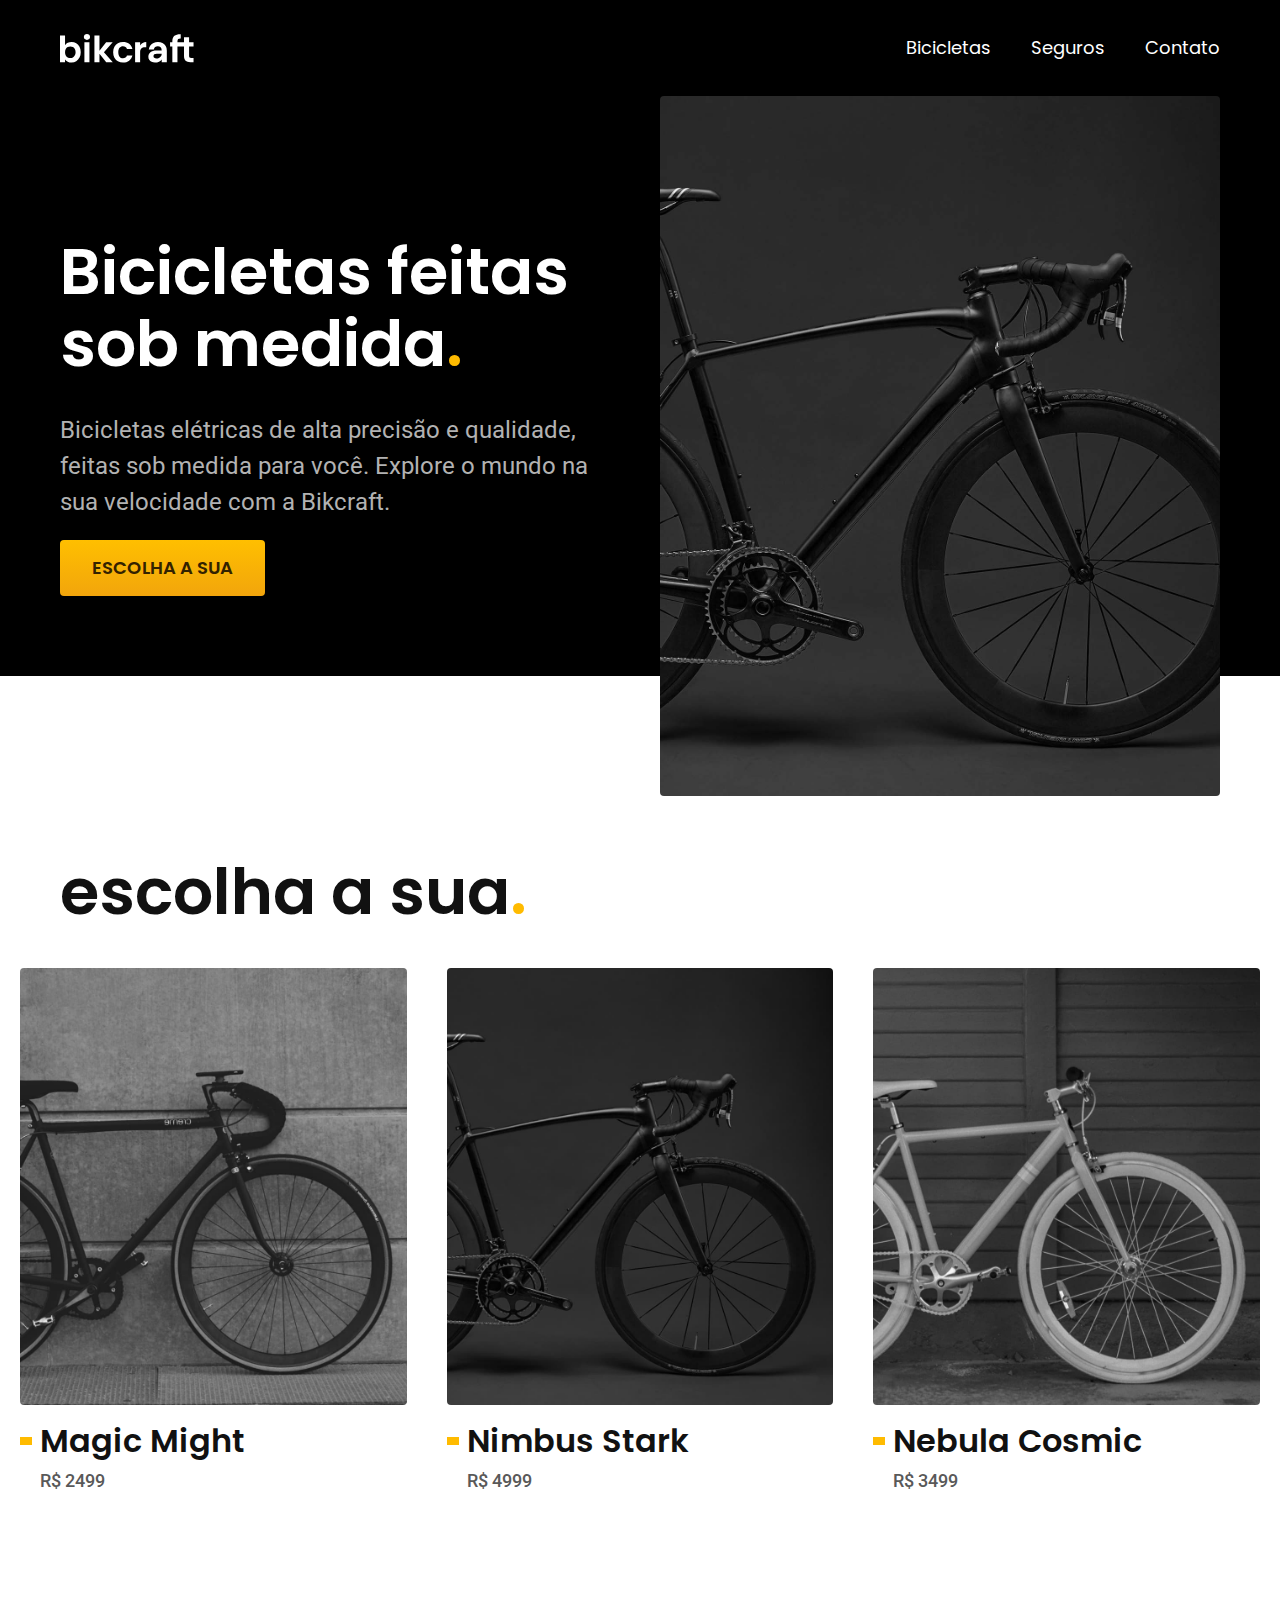
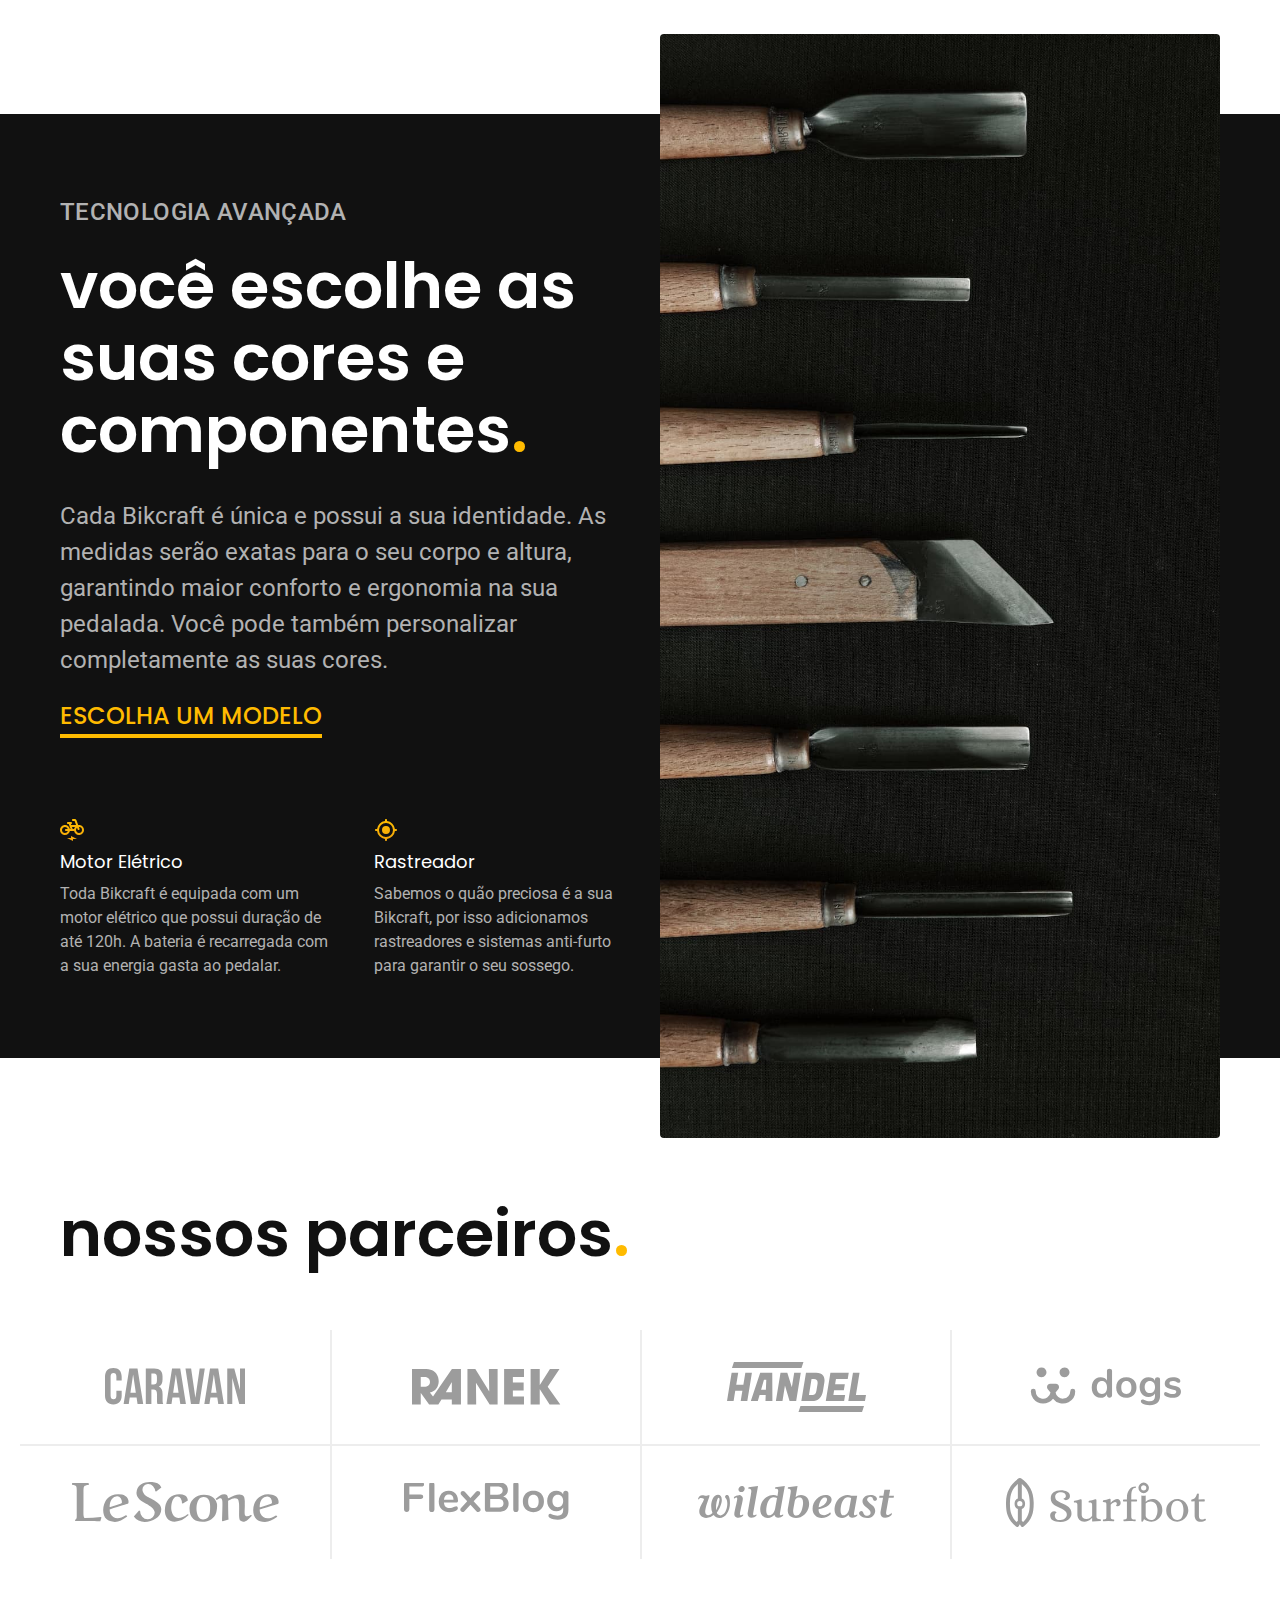
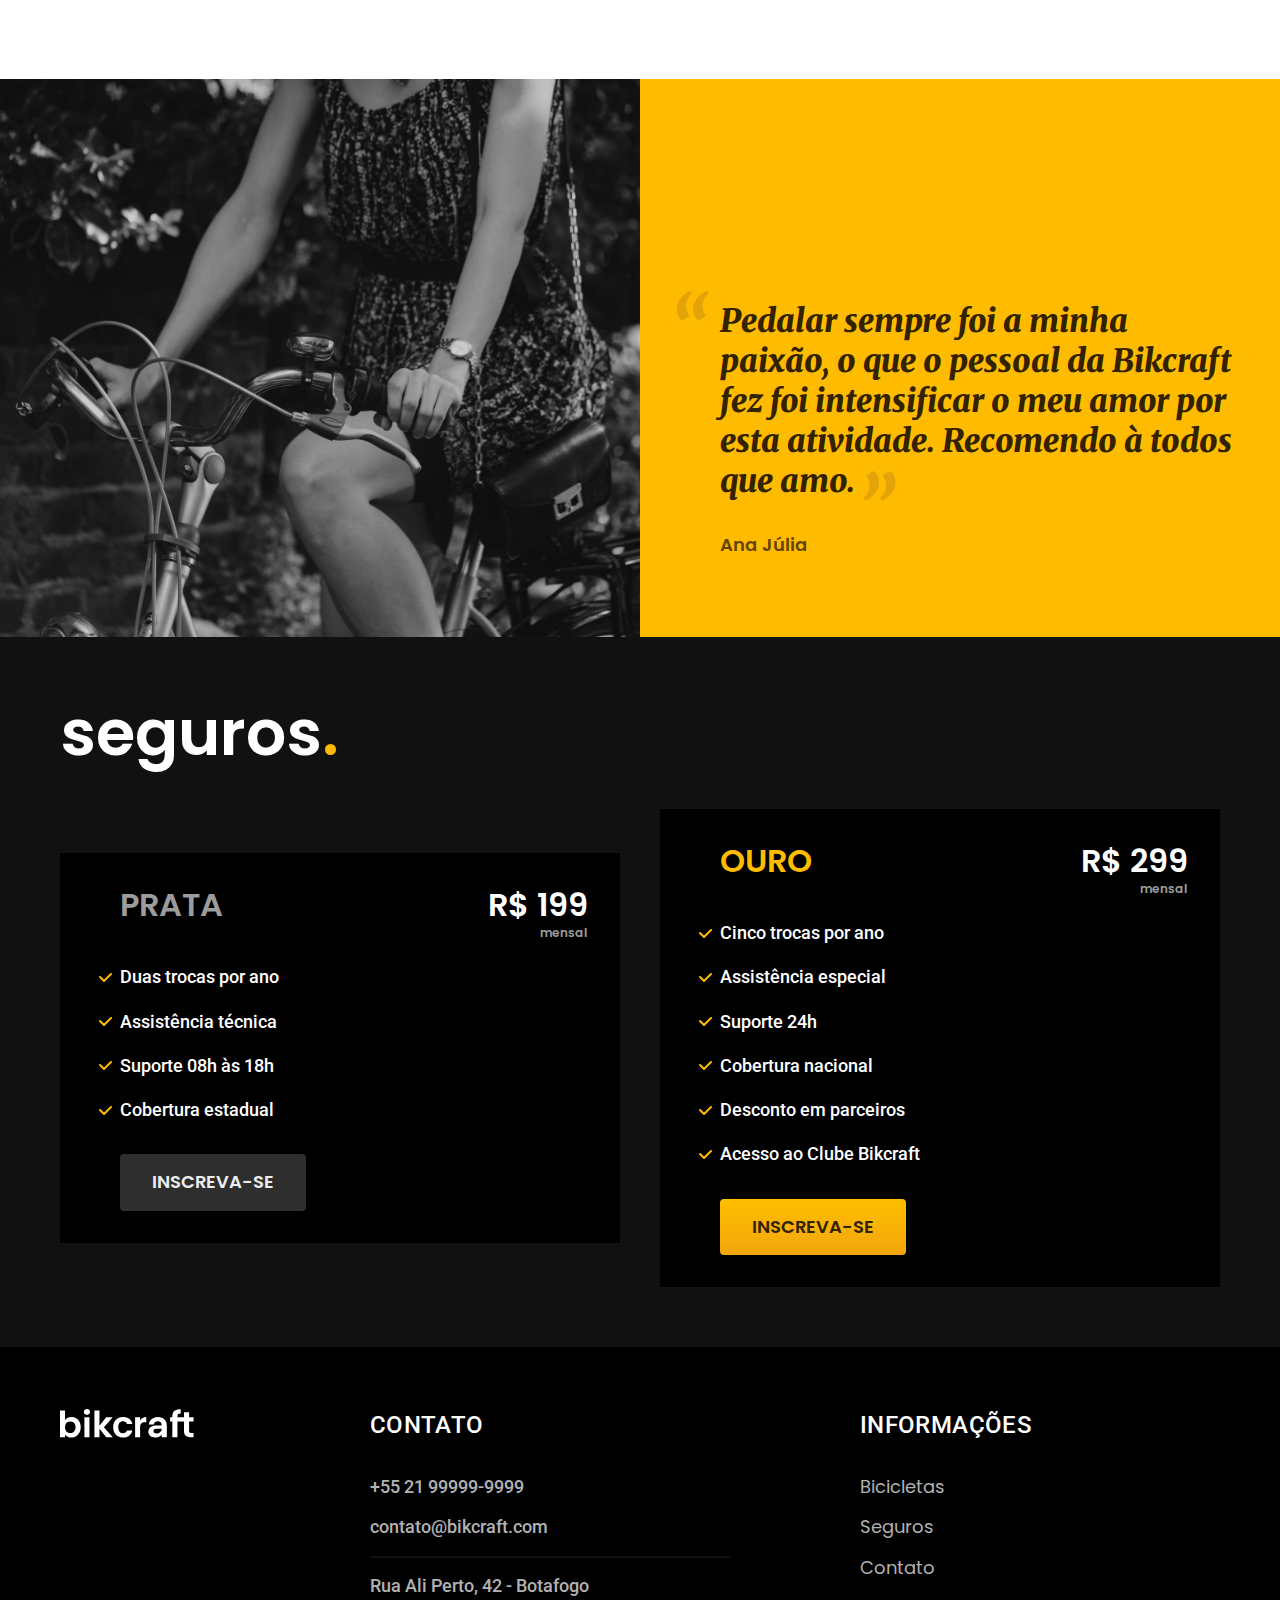
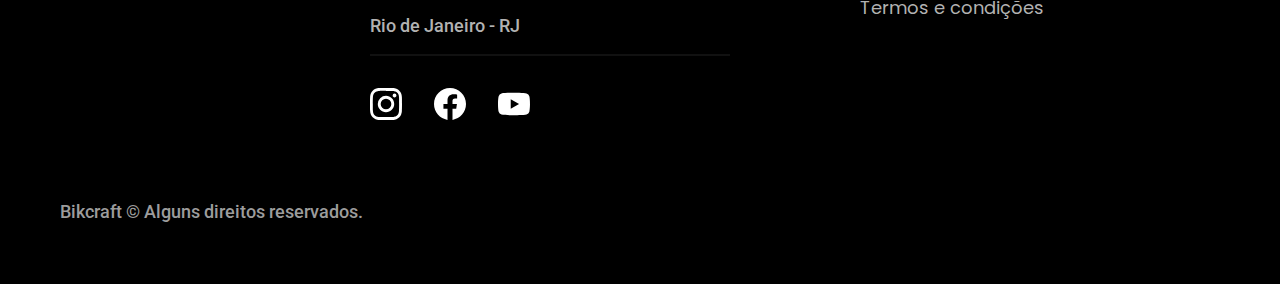
==== index.html @ b8db0e29 "Adicionando o footer" ====
<!DOCTYPE html>
<html lang="pt-br">

<head>
  <meta charset="UTF-8">
  <meta http-equiv="X-UA-Compatible" content="IE=edge">
  <meta name="viewport" content="width=device-width, initial-scale=1.0">
  <meta name="description" content="Bicicletas elétricas de alta precisão e qualidade,  feitas sob medida para o cliente. Explore o mundo na sua velocidade com a Bikcraft.">
  <link rel="stylesheet" href="./css/style.css">
  <link rel="preconnect" href="https://fonts.googleapis.com">
  <link rel="preconnect" href="https://fonts.gstatic.com" crossorigin>
  <link href="https://fonts.googleapis.com/css2?family=Merriweather:ital,wght@1,900&family=Poppins:wght@400;600&family=Roboto:wght@500&display=swap" rel="stylesheet">
  <title>Bikcraft - Bicicletas Elétricas</title>
</head>

<body>
  <header class="header-bg">
    <div class="header container">
      <a href="./">
        <img src="./img/bikcraft.svg" alt="Bikcraft">
      </a>
      <nav aria-label="primaria">
        <ul class="header-menu font-1-m cor-0">
          <li><a href="./bicicletas.html">Bicicletas</a></li>
          <li><a href="./seguros.html">Seguros</a></li>
          <li><a href="./contato.html">Contato</a></li>
        </ul>
      </nav>
    </div>
  </header>

  <main class="introducao-bg">
    <div class="introducao container">
      <div class="introducao-conteudo">
        <h1 class="font-1-xxl cor-0">Bicicletas feitas sob medida<span class="cor-p1">.</span></h1>
        <p class="font-2-l cor-5">Bicicletas elétricas de alta precisão e qualidade, feitas sob medida para você. Explore o mundo na sua velocidade com a Bikcraft.</p>
        <a class="botao" href="./bicicletas.html">Escolha a sua</a>
      </div>
      <div>
        <img src="./img/fotos/introducao.jpg" alt="Bicicleta elétrica 
      preta">
      </div>
    </div>
  </main>

  <article class="bicicletas-lista">
    <h2 class="container font-1-xxl">escolha a sua<span class="cor-p1">.</span></h2>
    <ul>
      <li>
        <a href="./bicicletas/magic.html">
          <img src="./img/bicicletas/magic-home.jpg" alt="Bicicleta preta">
          <h3 class="font-1-xl">Magic Might</h3>
          <span class="font-2-m cor-8">R$ 2499</span>
        </a>
      </li>

      <li>
        <a href="./bicicletas/nimbus.html">
          <img src="./img/bicicletas/nimbus-home.jpg" alt="Bicicleta preta">
          <h3 class="font-1-xl">Nimbus Stark</h3>
          <span class="font-2-m cor-8">R$ 4999</span>
        </a>
      </li>

      <li>
        <a href="./bicicletas/nebula.html">
          <img src="./img/bicicletas/nebula-home.jpg" alt="Bicicleta preta">
          <h3 class="font-1-xl">Nebula Cosmic</h3>
          <span class="font-2-m cor-8">R$ 3499</span>
        </a>
      </li>
    </ul>
  </article>

  <article class="tecnologia-bg">
    <div class="tecnologia container">
      <div class="tecnologia-conteudo">
        <span class="font-2-l-b cor-5">Tecnologia Avançada</span>
        <h2 class="font-1-xxl cor-0">você escolhe as suas cores e componentes<span class="cor-p1">.</span></h2>
        <p class="font-2-l cor-5">Cada Bikcraft é única e possui a sua identidade. As medidas serão exatas para o seu corpo e altura, garantindo maior conforto e ergonomia na sua pedalada. Você pode também personalizar completamente as suas cores.</p>
        <a class="link" href="./bicicletas.html">Escolha um modelo</a>
        <div class="tecnologia-vantagens">
          <div>
            <img src="./img/icones/eletrica.svg" alt="">
            <h3 class="font-1-m cor-0">Motor Elétrico</h3>
            <p class="font-2-s cor-5">Toda Bikcraft é equipada com um motor elétrico que possui duração de até 120h. A bateria é recarregada com a sua energia gasta ao pedalar.</p>
          </div>
          <div>
            <img src="./img/icones/rastreador.svg" alt="">
            <h3 class="font-1-m cor-0">Rastreador</h3>
            <p class="font-2-s cor-5">Sabemos o quão preciosa é a sua Bikcraft, por isso adicionamos rastreadores e sistemas anti-furto para garantir o seu sossego.</p>
          </div>
        </div>
      </div>
      <div class="tecnologia-imagem">
        <img src="./img/fotos/tecnologia.jpg" alt="">
      </div>
    </div>
  </article>

  <section class="parceiros" aria-label="Nossos Parceiros">
    <h2 class="container font-1-xxl">nossos parceiros<span class="cor-p1">.</span></h2>
    <ul>
      <li><img src="./img/parceiros/caravan.svg" alt="caravan"></li>
      <li><img src="./img/parceiros/ranek.svg" alt="ranekd"></li>
      <li><img src="./img/parceiros/handel.svg" alt="handel"></li>
      <li><img src="./img/parceiros/dogs.svg" alt="dogs"></li>
      <li><img src="./img/parceiros/lescone.svg" alt="lescone"></li>
      <li><img src="./img/parceiros/flexblog.svg" alt="flexblog"></li>
      <li><img src="./img/parceiros/wildbeast.svg" alt="wildbeast"></li>
      <li><img src="./img/parceiros/surfbot.svg" alt="surfbot"></li>
    </ul>
  </section>

  <section class="depoimento" aria-label="Depoimento">
    <div>
      <img src="./img/fotos/depoimento.jpg" alt="Pessoa pedalando um bicicleta Bikcraft">
    </div>
    <div class="depoimento-conteudo">
      <blockquote class="font-1-xl cor-p5">
        <p>Pedalar sempre foi a minha paixão, o que o pessoal da Bikcraft fez foi intensificar o meu amor por esta atividade. Recomendo à todos que amo.
        </p>
      </blockquote>
      <span class="font-1-m-b cor-p4">Ana Júlia</span>
    </div>
  </section>

  <article class="seguros-bg">
    <div class="seguros container">
      <h2 class="font-1-xxl cor-0">seguros<span class="cor-p1">.</span></h2>

      <div class="seguros-item">
        <h3 class="font-1-xl cor-6">PRATA</h3>
        <span class="font-1-xl cor-0">R$ 199 <span class="font-1-xs cor-6">mensal</span></span>
        <ul class="font-2-m cor-0">
          <li>Duas trocas por ano</li>
          <li>Assistência técnica</li>
          <li>Suporte 08h às 18h</li>
          <li>Cobertura estadual</li>
        </ul>
        <a class="botao secundario" href="./orcamento.html">Inscreva-se</a>
      </div>

      <div class="seguros-item">
        <h3 class="font-1-xl cor-p1">OURO</h3>
        <span class="font-1-xl cor-0">R$ 299 <span class="font-1-xs cor-6">mensal</span></span>
        <ul class="font-2-m cor-0">
          <li>Cinco trocas por ano</li>
          <li>Assistência especial</li>
          <li>Suporte 24h</li>
          <li>Cobertura nacional</li>
          <li>Desconto em parceiros</li>
          <li>Acesso ao Clube Bikcraft</li>
        </ul>
        <a class="botao" href="./orcamento.html">Inscreva-se</a>
      </div>
    </div>
  </article>

  <footer class="footer-bg">
    <div class="footer container">
      <img src="./img/bikcraft.svg" alt="Bikcraft">
      <div class="footer-contato">
        <h3 class="font-2-l-b cor-0">Contato</h3>
        <ul class="font-2-m cor-5">
          <li><a href="tel:+5521999999999">+55 21 99999-9999</a></li>
          <li><a href="mailto:contato@bikcraft.com">contato@bikcraft.com</a></li>
          <li>Rua Ali Perto, 42 - Botafogo</li>
          <li>Rio de Janeiro - RJ</li>
        </ul>
        <div class="footer-redes">
          <a href="./"><img src="./img/redes/instagram.svg" alt="Instagram"></a>
          <a href="./"><img src="./img/redes/facebook.svg" alt="Facebook"></a>
          <a href="./"><img src="./img/redes/youtube.svg" alt="Youtube"></a>
        </div>
      </div>
      <div class="footer-informacoes">
        <h3 class="font-2-l-b cor-0">Informações</h3>
        <nav>
          <ul class="font-1-m cor-5">
            <li><a href="./bicicletas.html">Bicicletas</a></li>
            <li><a href="./seguros.html">Seguros</a></li>
            <li><a href="./contato.html">Contato</a></li>
            <li><a href="./termos.html">Termos e condições</a></li>
          </ul>
        </nav>
      </div>
      <p class="footer-copy font-2-m cor-6">Bikcraft © Alguns direitos reservados.</p>
    </div>

  </footer>





</body>

</html>
---- css/style.css ----
@import "./global/global.css";
@import "./utilidades/tipografia.css";
@import "./utilidades/cores.css";

@import "./global/header.css";
@import "./global/footer.css";

/* Utilidades */
@import "./utilidades/componentes.css";

/* Home */
@import "./home/introducao.css";
@import "./home/tecnologia.css";
@import "./home/parceiros.css";
@import "./home/depoimento.css";


/* Bicicletas */
@import "./bicicletas/bicicletas-lista.css";

/* Seguros */
@import "./seguros/seguros.css";
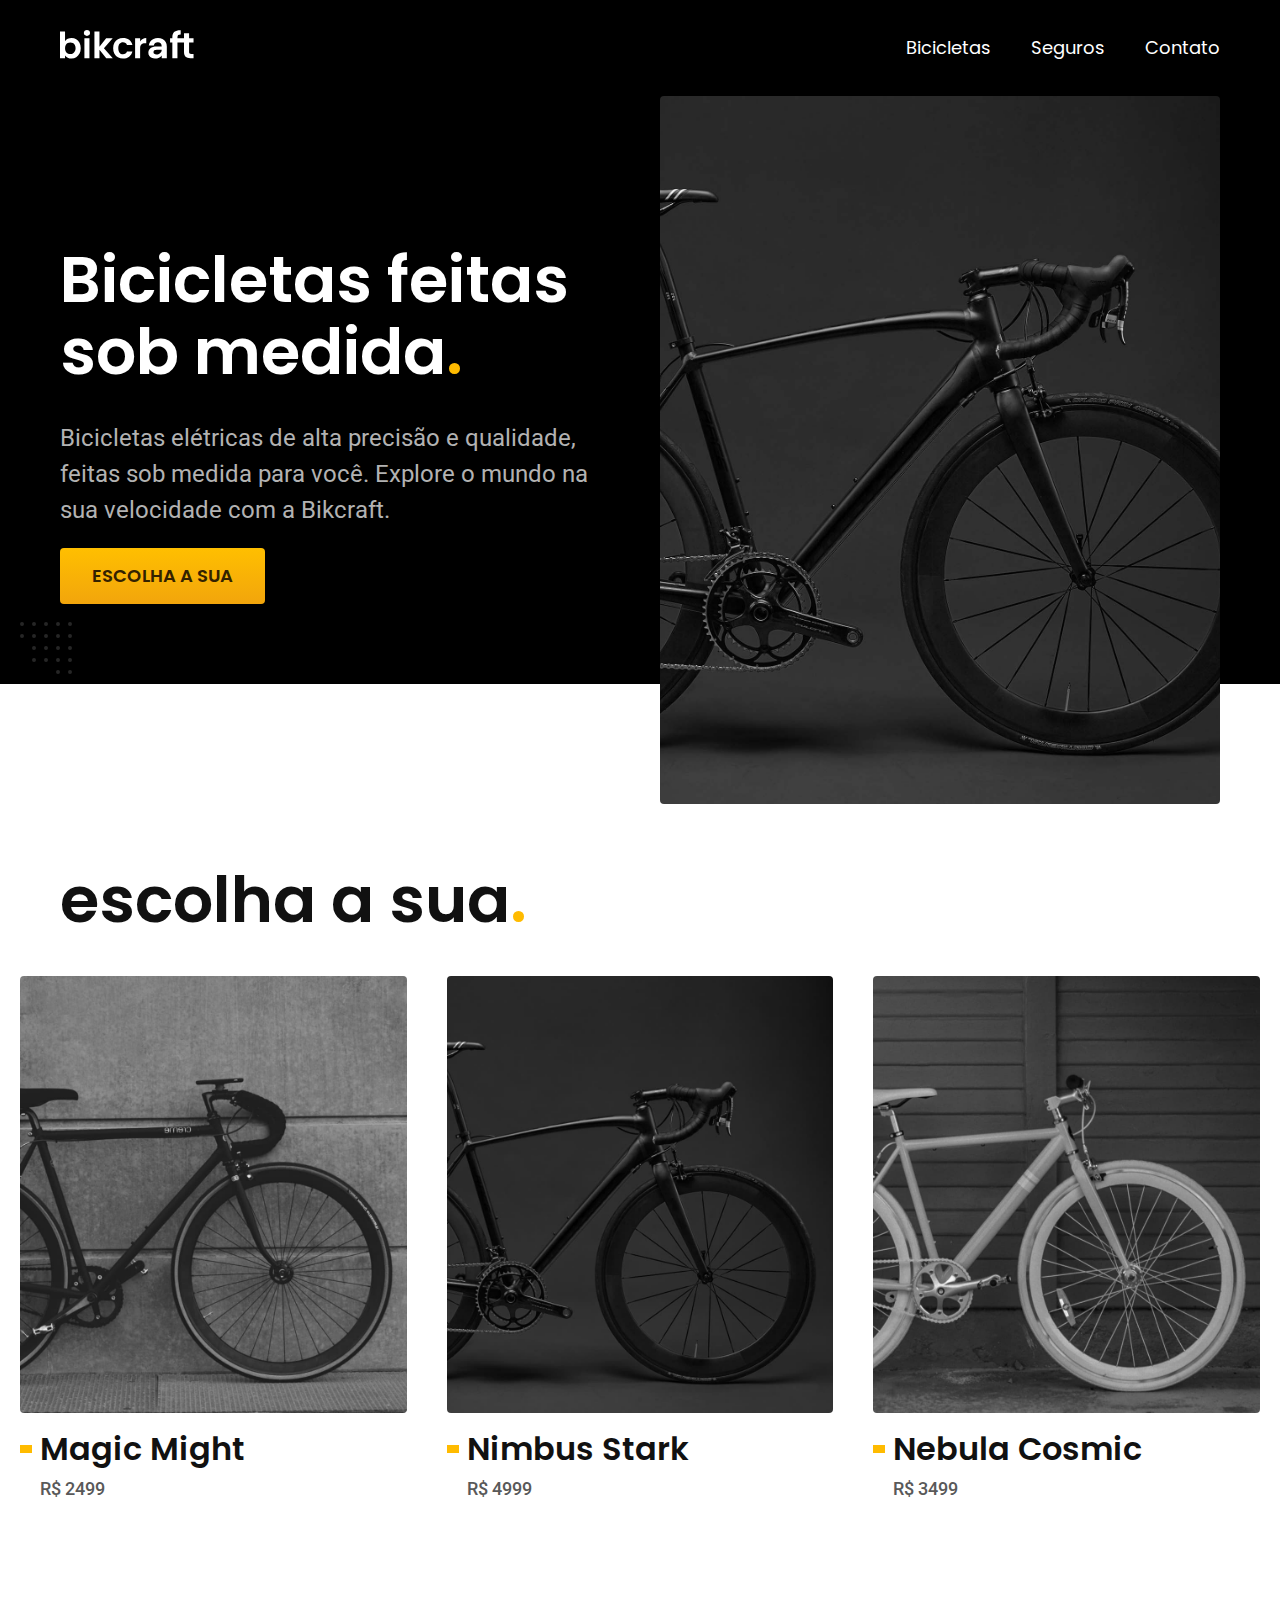
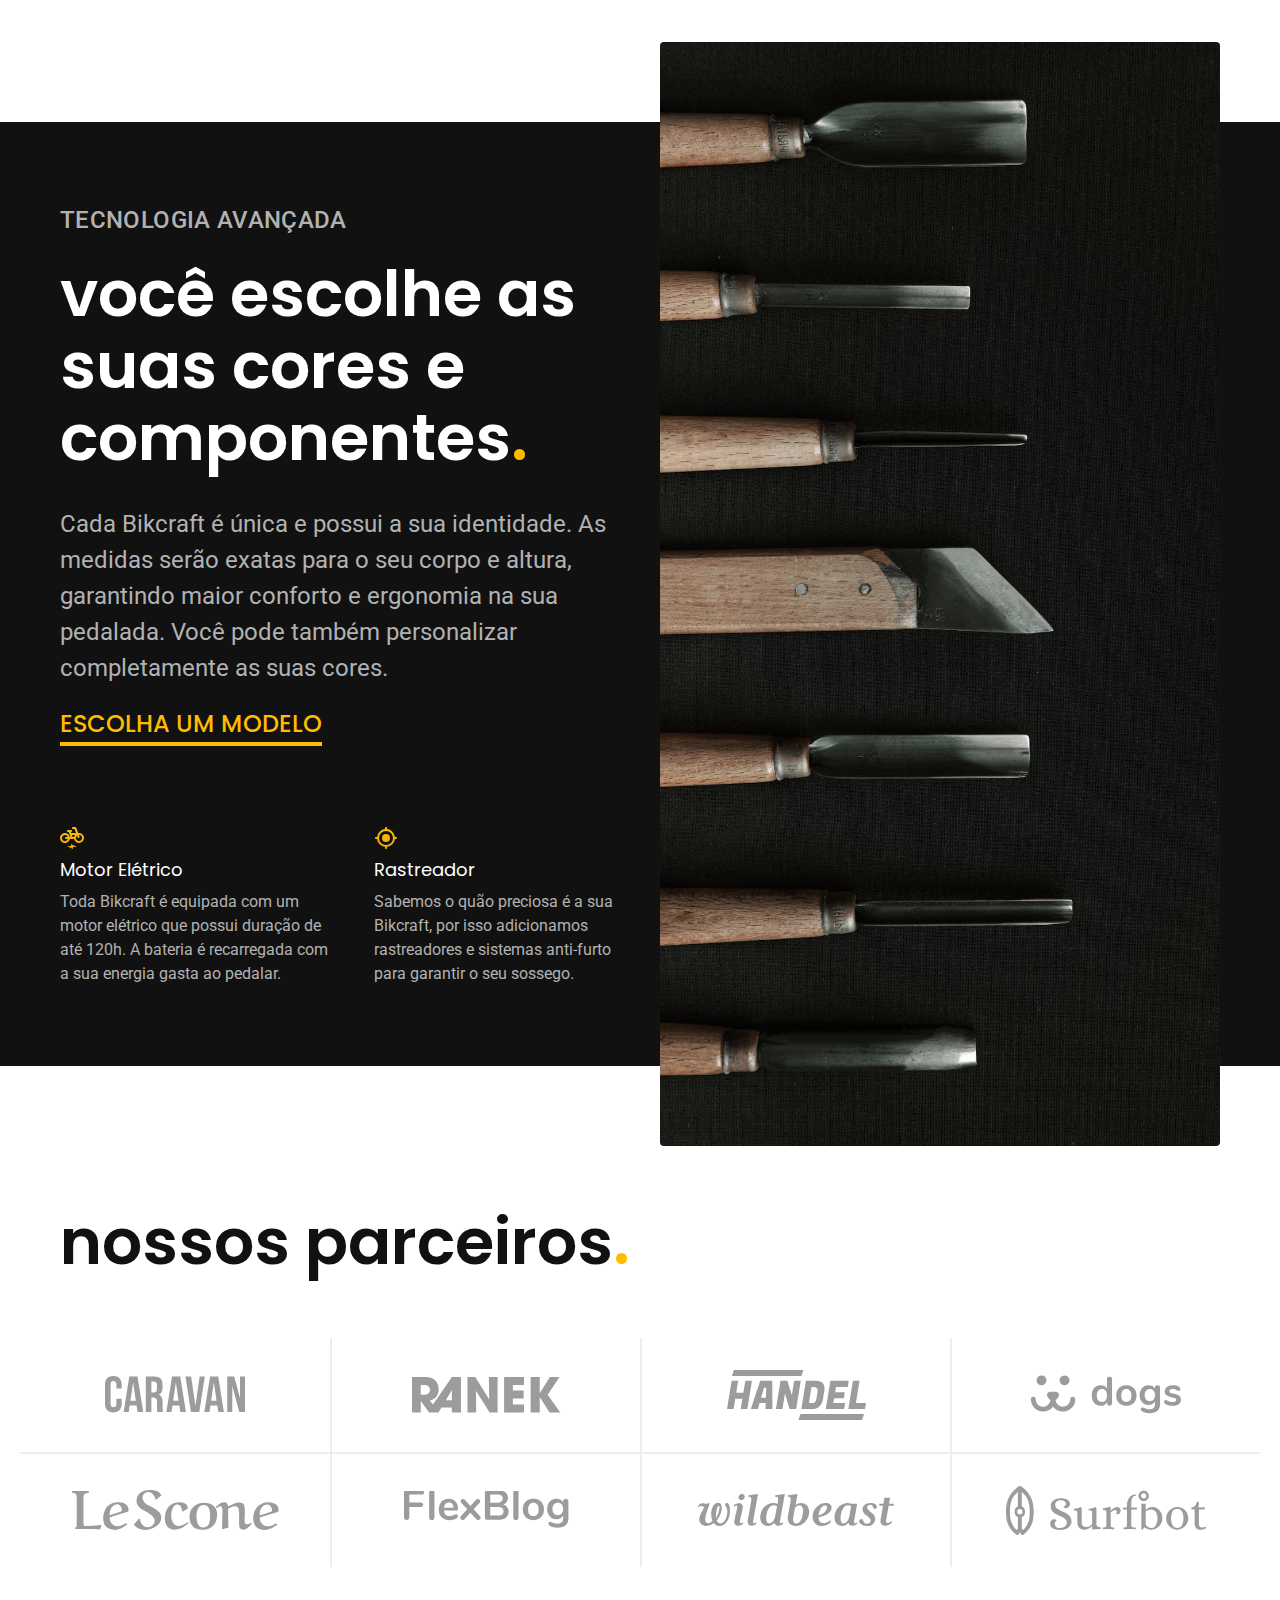
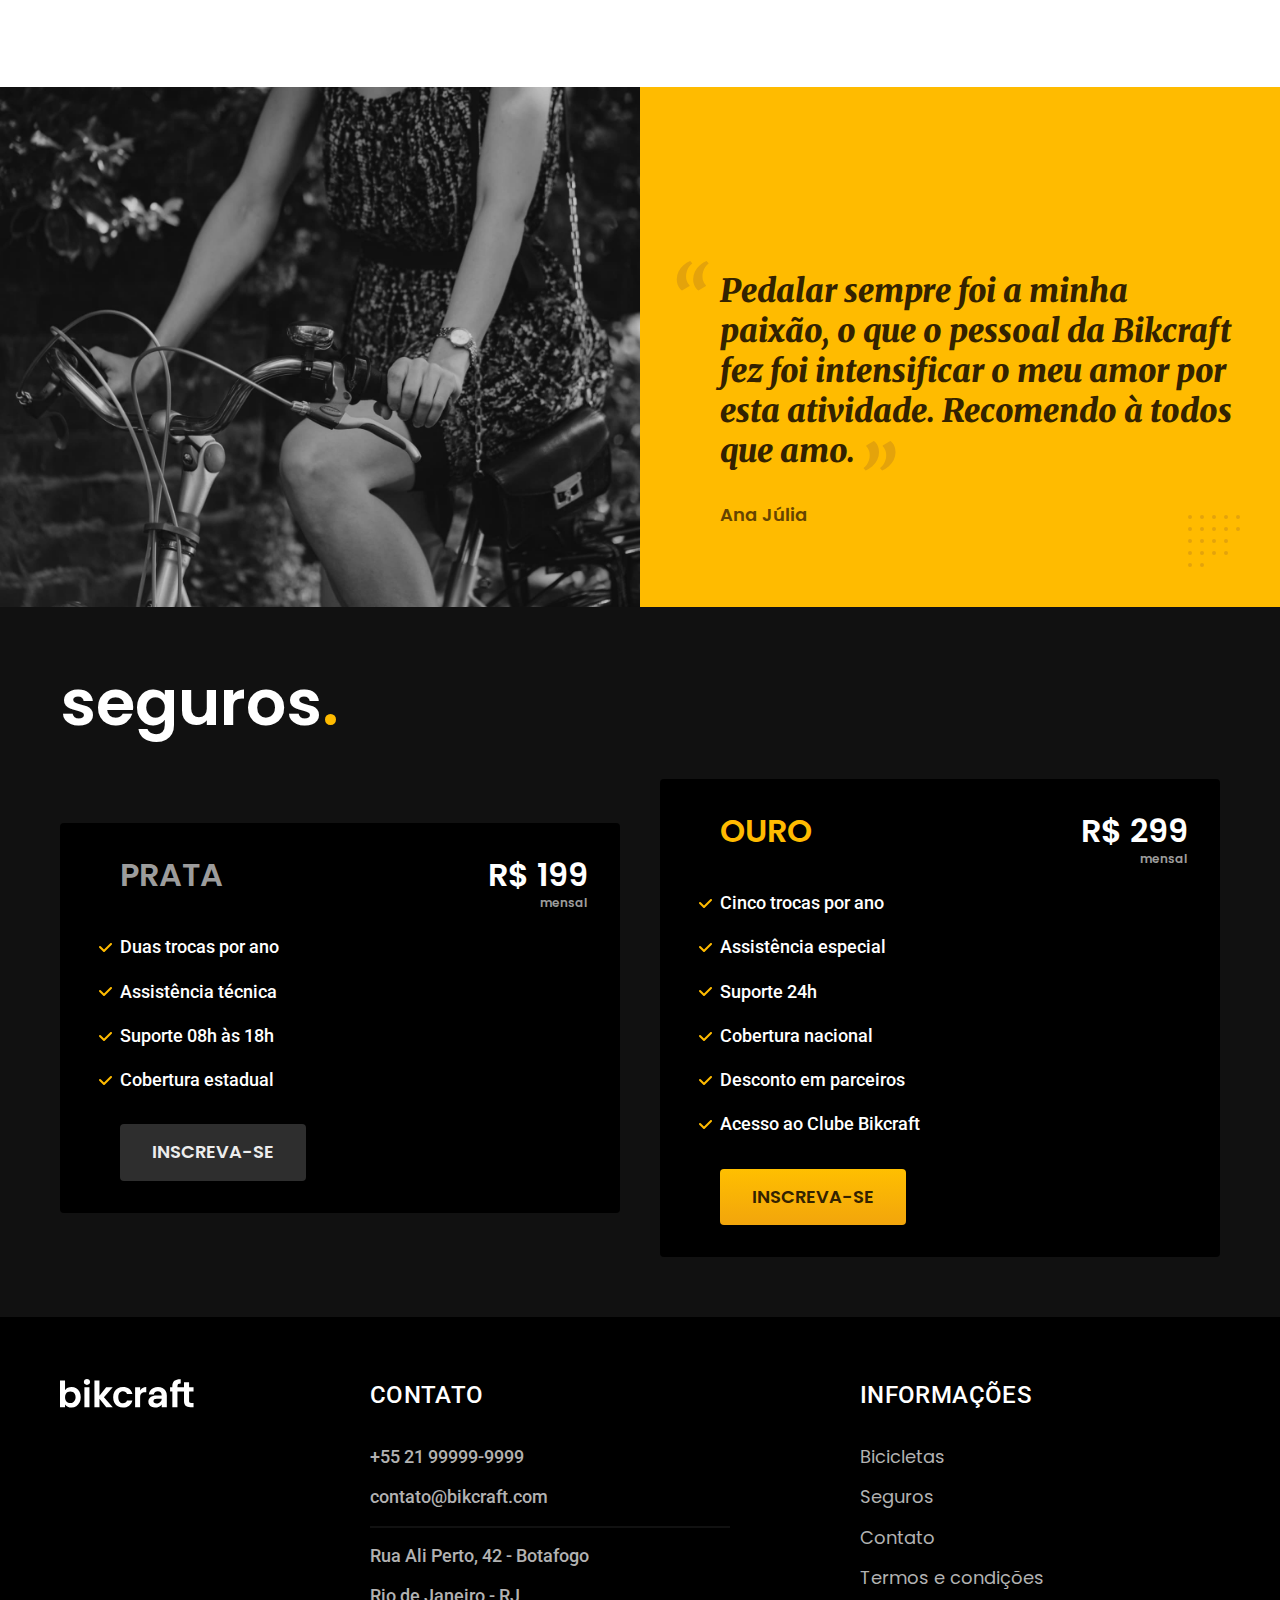
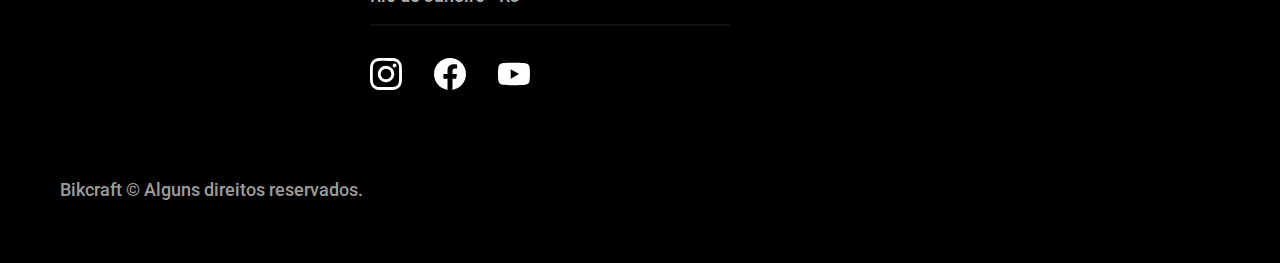
==== commit d063f190: "Ajuste do css para carregar antes do conteudo" ====
--- a/index.html
+++ b/index.html
@@ -6,6 +6,7 @@
   <meta http-equiv="X-UA-Compatible" content="IE=edge">
   <meta name="viewport" content="width=device-width, initial-scale=1.0">
   <meta name="description" content="Bicicletas elétricas de alta precisão e qualidade,  feitas sob medida para o cliente. Explore o mundo na sua velocidade com a Bikcraft.">
+  <link rel="preload" href="./css/style.css" as="style">  
   <link rel="stylesheet" href="./css/style.css">
   <link rel="preconnect" href="https://fonts.googleapis.com">
   <link rel="preconnect" href="https://fonts.gstatic.com" crossorigin>
@@ -17,7 +18,7 @@
   <header class="header-bg">
     <div class="header container">
       <a href="./">
-        <img src="./img/bikcraft.svg" alt="Bikcraft">
+        <img src="./img/bikcraft.svg" width="136" height="32"  alt="Bikcraft">
       </a>
       <nav aria-label="primaria">
         <ul class="header-menu font-1-m cor-0">
@@ -36,10 +37,12 @@
         <p class="font-2-l cor-5">Bicicletas elétricas de alta precisão e qualidade, feitas sob medida para você. Explore o mundo na sua velocidade com a Bikcraft.</p>
         <a class="botao" href="./bicicletas.html">Escolha a sua</a>
       </div>
-      <div>
-        <img src="./img/fotos/introducao.jpg" alt="Bicicleta elétrica 
-      preta">
-      </div>
+      <picture>
+        <source media="(max-width: 800px)" srcset="./img/bicicletas/nimbus.jpg">
+        <img src="./img/fotos/introducao.jpg" width="1280" height="1600" alt="Bicicleta elétrica 
+        preta">
+      </picture>
+      
     </div>
   </main>
 
@@ -81,19 +84,19 @@
         <a class="link" href="./bicicletas.html">Escolha um modelo</a>
         <div class="tecnologia-vantagens">
           <div>
-            <img src="./img/icones/eletrica.svg" alt="">
+            <img src="./img/icones/eletrica.svg" width="24" height="24" alt="">
             <h3 class="font-1-m cor-0">Motor Elétrico</h3>
             <p class="font-2-s cor-5">Toda Bikcraft é equipada com um motor elétrico que possui duração de até 120h. A bateria é recarregada com a sua energia gasta ao pedalar.</p>
           </div>
           <div>
-            <img src="./img/icones/rastreador.svg" alt="">
+            <img src="./img/icones/rastreador.svg" width="24" height="24" alt="">
             <h3 class="font-1-m cor-0">Rastreador</h3>
             <p class="font-2-s cor-5">Sabemos o quão preciosa é a sua Bikcraft, por isso adicionamos rastreadores e sistemas anti-furto para garantir o seu sossego.</p>
           </div>
         </div>
       </div>
       <div class="tecnologia-imagem">
-        <img src="./img/fotos/tecnologia.jpg" alt="">
+        <img src="./img/fotos/tecnologia.jpg" width="1200" height="1920" alt="">
       </div>
     </div>
   </article>
@@ -114,7 +117,7 @@
 
   <section class="depoimento" aria-label="Depoimento">
     <div>
-      <img src="./img/fotos/depoimento.jpg" alt="Pessoa pedalando um bicicleta Bikcraft">
+      <img src="./img/fotos/depoimento.jpg" width="1560" height="1360" alt="Pessoa pedalando um bicicleta Bikcraft">
     </div>
     <div class="depoimento-conteudo">
       <blockquote class="font-1-xl cor-p5">
@@ -159,7 +162,7 @@
 
   <footer class="footer-bg">
     <div class="footer container">
-      <img src="./img/bikcraft.svg" alt="Bikcraft">
+      <img src="./img/bikcraft.svg" width="136" height="32" alt="Bikcraft">
       <div class="footer-contato">
         <h3 class="font-2-l-b cor-0">Contato</h3>
         <ul class="font-2-m cor-5">
@@ -169,9 +172,9 @@
           <li>Rio de Janeiro - RJ</li>
         </ul>
         <div class="footer-redes">
-          <a href="./"><img src="./img/redes/instagram.svg" alt="Instagram"></a>
-          <a href="./"><img src="./img/redes/facebook.svg" alt="Facebook"></a>
-          <a href="./"><img src="./img/redes/youtube.svg" alt="Youtube"></a>
+          <a href="./"><img src="./img/redes/instagram.svg" width="32" height="32" alt="Instagram"></a>
+          <a href="./"><img src="./img/redes/facebook.svg" width="32" height="32" alt="Facebook"></a>
+          <a href="./"><img src="./img/redes/youtube.svg" width="32" height="32" alt="Youtube"></a>
         </div>
       </div>
       <div class="footer-informacoes">
@@ -187,12 +190,7 @@
       </div>
       <p class="footer-copy font-2-m cor-6">Bikcraft © Alguns direitos reservados.</p>
     </div>
-
   </footer>
-
-
-
-
 
 </body>
 
--- a/css/style.css
+++ b/css/style.css
@@ -7,6 +7,7 @@
 
 /* Utilidades */
 @import "./utilidades/componentes.css";
+@import "./utilidades/formulario.css";
 
 /* Home */
 @import "./home/introducao.css";
@@ -14,12 +15,27 @@
 @import "./home/parceiros.css";
 @import "./home/depoimento.css";
 
-
 /* Bicicletas */
 @import "./bicicletas/bicicletas-lista.css";
+@import "./bicicletas/bicicletas.css";
+
+/* Bicicleta */
+@import "./bicicleta/bicicleta.css";
+@import "./bicicleta/seguro.css";
 
 /* Seguros */
 @import "./seguros/seguros.css";
+@import "./seguros/vantagens.css";
+@import "./seguros/perguntas.css";
+
+/* Contato */
+@import "./contato/contato.css";
+@import "./contato/lojas.css";
+
+/* Orçamento */
+@import "./orcamento/orcamento.css";
+
+/* Termos */
+@import "./termos/termos.css";
 
 
-
--- a/css/style.css
+++ b/css/style.css
@@ -7,6 +7,7 @@
 
 /* Utilidades */
 @import "./utilidades/componentes.css";
+@import "./utilidades/formulario.css";
 
 /* Home */
 @import "./home/introducao.css";
@@ -14,12 +15,27 @@
 @import "./home/parceiros.css";
 @import "./home/depoimento.css";
 
-
 /* Bicicletas */
 @import "./bicicletas/bicicletas-lista.css";
+@import "./bicicletas/bicicletas.css";
+
+/* Bicicleta */
+@import "./bicicleta/bicicleta.css";
+@import "./bicicleta/seguro.css";
 
 /* Seguros */
 @import "./seguros/seguros.css";
+@import "./seguros/vantagens.css";
+@import "./seguros/perguntas.css";
+
+/* Contato */
+@import "./contato/contato.css";
+@import "./contato/lojas.css";
+
+/* Orçamento */
+@import "./orcamento/orcamento.css";
+
+/* Termos */
+@import "./termos/termos.css";
 
 
-
